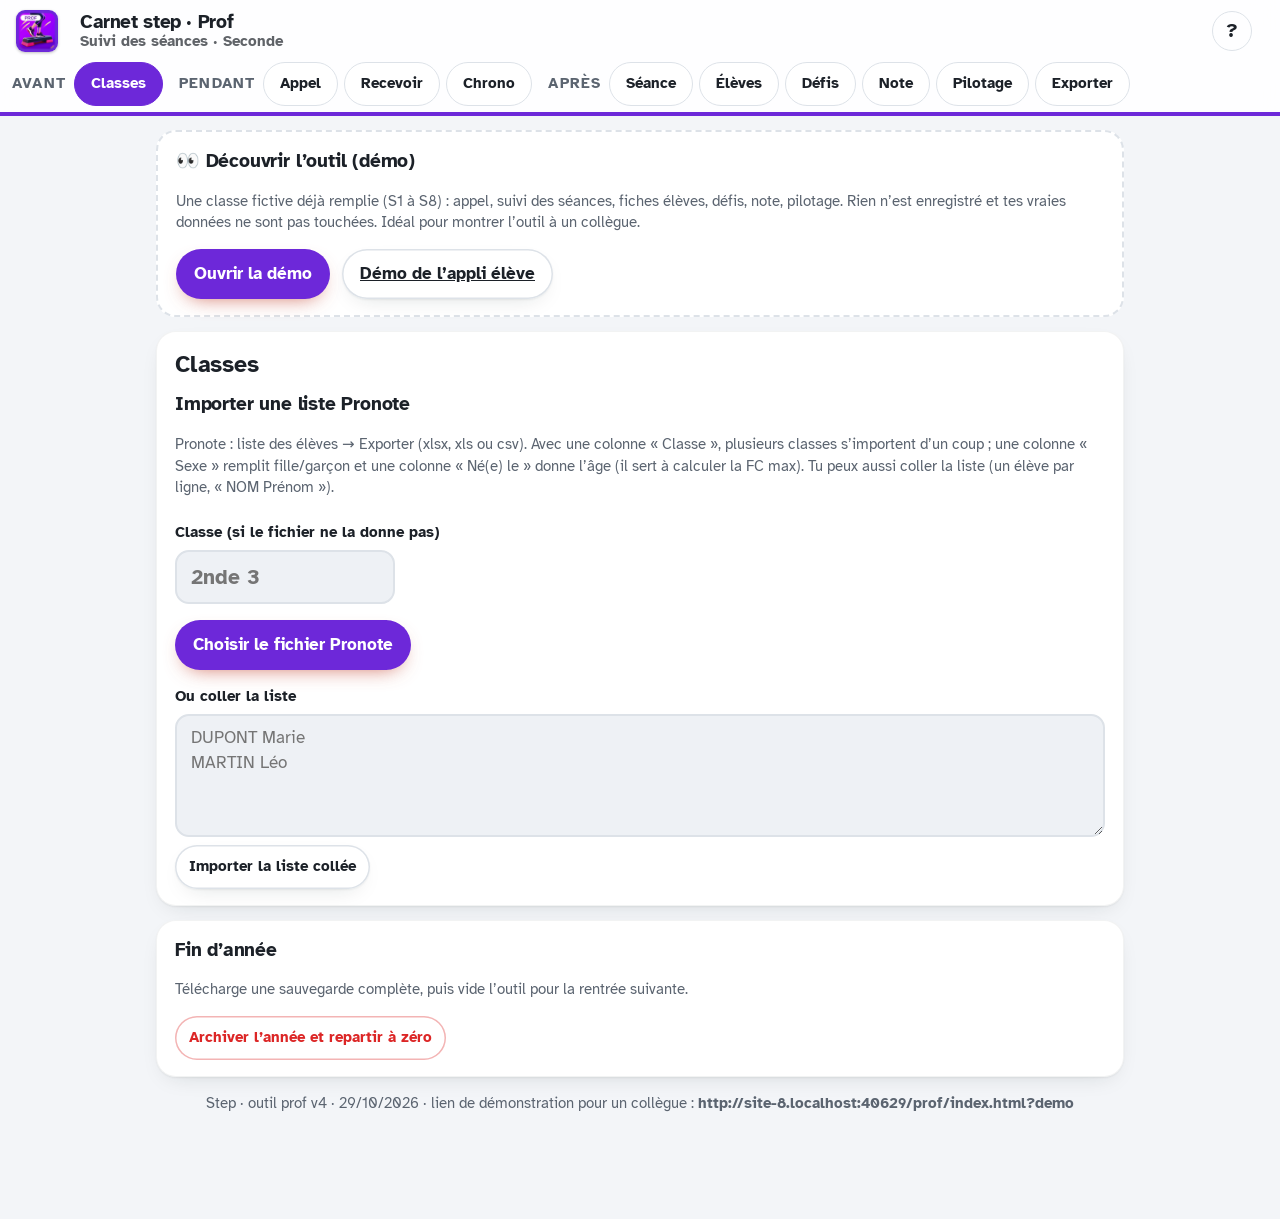
==== prof/index.html @ 3b70679d "Carnet v4 : appli élève + outil prof (modèle demi-fond), carnets chiffrés par binôme, envoi Nuage, i" ====
<!doctype html>
<html lang="fr">
<head>
<meta charset="utf-8">
<meta name="viewport" content="width=device-width, initial-scale=1, viewport-fit=cover">
<meta name="theme-color" content="#6d28d9">
<meta name="apple-mobile-web-app-capable" content="yes">
<meta name="mobile-web-app-capable" content="yes">
<meta name="apple-mobile-web-app-title" content="Step prof">
<link rel="manifest" href="manifest.webmanifest">
<link rel="icon" type="image/png" sizes="32x32" href="icon-32.png">
<link rel="apple-touch-icon" href="icon-180.png">
<title>Carnet step · Prof</title>
<link rel="stylesheet" href="style.css">
<style id="appicon-css">.appicon{width:40px;height:40px;border-radius:9px;vertical-align:middle;margin:0 10px 0 0;box-shadow:0 1px 3px rgba(0,0,0,.25);flex:none;display:inline-block;object-fit:cover}
.appicon.big{width:72px;height:72px;border-radius:16px;margin:0 auto 10px;display:block}
.appicon.fill{width:100%;height:100%;margin:0;border-radius:inherit;box-shadow:none;display:block}
.appicon.logoimg{width:46px;height:46px;margin:0;border-radius:12px}
.test-banner{background:#facc15;color:#111;font:700 15px/1.3 system-ui,sans-serif;text-align:center;padding:8px 12px;position:relative;z-index:99999}
@media print{.appicon,.test-banner{display:none!important}}</style>
<style>/* Lisibilité terrain : textes à 15 px minimum à l'écran ; tailles d'origine à l'impression. */@media print{:root{--fs-min:0px}}</style>
<link rel="stylesheet" href="../eps-charte-v1.css">
<style>/* Charte v1 — Step : base commune et couleur de l'activité */
:root{--act:#6d28d9;--act-fonce:#441987;--act-pale:#ede5fa;--act-sombre:#af89ea;--act-pale-sombre:#291e4a}
:root{--bg:#f3f5f8;--bg2:#eef1f5;--card:#ffffff;--fg:#1c2128;--muted:#5b6470;--line:#dde2e8;--acc:#6d28d9;--acc2:#441987;--acc-fg:#ffffff;--soft:#ede5fa;--sh-hi:0 10px 30px -10px rgba(109,40,217,.4);--font:"Atkinson","Segoe UI",Roboto,system-ui,sans-serif;
  --t:#f59e0b /* ici --t est une couleur (pas la police de la charte) : on la remet */}
:root[data-theme="dark"]{--bg:#0d1117;--bg2:#121820;--card:#161b22;--fg:#e6edf3;--muted:#8b949e;--line:#2a313b;--acc:#af89ea;--acc2:#af89ea;--acc-fg:#0d1117;--soft:#291e4a}
body{background:var(--bg)}
body[data-cy="T"]{--acc:#6d28d9;--acc2:#441987;--soft:#ede5fa}
:root[data-theme="dark"] body[data-cy="T"]{--acc:#af89ea;--acc2:#af89ea;--soft:#291e4a}
:root{--lagoon:#6d28d9;--indigo:#6d28d9;--ink:#1c2128}
/* boutons, bandeaux et frise : couleur du step (pas de rouge : une couleur par activité) */
:root{--tartan:#6d28d9;--track:#6d28d9;--track2:#8348df;--track-soft:#ede5fa}
:root[data-theme="dark"]{--tartan:#af89ea;--track:#af89ea;--track2:#c4a8f0;--track-soft:#291e4a}
.hero{background:url("data:image/svg+xml,%3Csvg xmlns='http://www.w3.org/2000/svg' width='600' height='220' viewBox='0 0 600 220'%3E%3Cg fill='none' stroke='%23ffffff' stroke-opacity='.16' stroke-width='3'%3E%3Cpath d='M-20 200 C 160 200 220 40 420 40 S 640 40 660 40'/%3E%3Cpath d='M-20 218 C 170 218 230 58 420 58 S 640 58 660 58'/%3E%3Cpath d='M-20 236 C 180 236 240 76 420 76 S 640 76 660 76'/%3E%3Cpath d='M-20 182 C 150 182 210 22 420 22 S 640 22 660 22'/%3E%3C/g%3E%3C/svg%3E") right bottom/auto 120% no-repeat,linear-gradient(135deg,#441987,#6d28d9 55%,#8348df)}
.out.hi,.zs .z4{background:linear-gradient(135deg,var(--acc2),var(--acc))}
body[data-cy="T"] .out.hi,body[data-cy="T"] .zs .z4{background:linear-gradient(135deg,#6d28d9,#441987)}
.lvlbtn.s{background:linear-gradient(135deg,#441987,#6d28d9 55%,#8348df)}
.lvlbtn.t{background:linear-gradient(135deg,#2c1057,#441987);box-shadow:0 10px 30px -10px rgba(109,40,217,.5)}
.hero.lvT{background:linear-gradient(135deg,#6d28d9,#441987)}
.bincard.cyT{box-shadow:var(--sh),inset 4px 0 0 #441987}
.in:focus{box-shadow:0 0 0 4px rgba(109,40,217,.15)}
.seg.big .chip.on,body[data-cy="T"] .seg.big .chip.on{box-shadow:0 6px 16px -8px rgba(109,40,217,.6)}
</style>
</head>
<body class="prof">
<header>
 <div class="barre"><img class="appicon logo" src="icon-192.png" alt="" width="40" height="40">
  <div class="brand"><b>Carnet step · Prof</b><small>Suivi des séances · Seconde</small></div>
  <button type="button" class="baide" onclick="EPSAide.ouvrir()" aria-label="Mode d’emploi" title="Mode d’emploi">?</button>
  <div id="classes"></div></div>
 <nav class="otop" id="onglets"></nav>
</header>
<main id="main"></main>
<div id="modal"><div id="modal-body"></div></div>
<div id="toast" role="status"></div>
<div id="upd" role="status"></div>
<script src="../donnees.js"></script>
<script src="../logique.js"></script>
<script src="../qrcode.js"></script>
<script src="../jsqr.js"></script>
<script src="../scan.js"></script>
<script src="jszip.js"></script>
<script src="xlsx.js"></script>
<script src="../vues.js"></script>
<script src="../chrono.js"></script>
<script src="prof.js"></script>
<script src="../demo-commun.js"></script>
<script src="prof-demo.js"></script>
<script src="aide.js"></script>
<script src="../eps-aide.js"></script>
</body>
</html>
---- prof/style.css ----
:root{
 --bg:#eef3f2;--bg2:#e3ecea;--card:#ffffff;--fg:#0f1f24;--muted:#5b6b70;--line:#d8e2e1;
 --acc:#0d9488;--acc2:#0f766e;--acc-fg:#ffffff;--soft:#e6f5f2;--track:#f04e23;--track2:#ff7a3d;--track-soft:#fff1ea;
 --ok:#16a34a;--ko:#dc2626;--warn:#c2410c;--t:#f59e0b;--l:#ef4444;
 --r:20px;--r-sm:14px;--sh:0 1px 2px rgba(15,31,36,.06),0 8px 24px -12px rgba(15,31,36,.18);--sh-hi:0 10px 30px -10px rgba(13,148,136,.45);
 --font:ui-rounded,"SF Pro Rounded","Nunito","Segoe UI Variable Display","Segoe UI",system-ui,-apple-system,Roboto,sans-serif;
}
:root[data-theme="dark"]{--bg:#0b1517;--bg2:#0f1d20;--card:#132327;--fg:#e8f3f1;--muted:#9db3b1;--line:#24393c;--acc:#2dd4bf;--acc2:#14b8a6;--acc-fg:#04201c;--soft:#103632;--track-soft:#3a1d12;--sh:0 1px 2px rgba(0,0,0,.3),0 10px 30px -14px rgba(0,0,0,.6)}
:root[data-theme="dark"]{--bg:#0b1517;--bg2:#0f1d20;--card:#132327;--fg:#e8f3f1;--muted:#9db3b1;--line:#24393c;--acc:#2dd4bf;--acc2:#14b8a6;--acc-fg:#04201c;--soft:#103632;--track-soft:#3a1d12}
*{box-sizing:border-box}html{-webkit-text-size-adjust:100%}
body{margin:0;background:radial-gradient(1200px 500px at 100% -10%,#d5efe9 0,transparent 60%),radial-gradient(900px 400px at -10% 10%,#ffe7dc 0,transparent 55%),var(--bg);background-attachment:fixed;color:var(--fg);font:17px/1.45 var(--font);padding-bottom:env(safe-area-inset-bottom);-webkit-tap-highlight-color:transparent}
:root[data-theme="dark"] body{background:var(--bg)}
/* ---- en-tête ---- */
header{position:sticky;top:0;z-index:5;color:#fff;display:flex;align-items:center;gap:12px;padding:12px 16px;padding-top:calc(12px + env(safe-area-inset-top));
 background:url("data:image/svg+xml,%3Csvg xmlns='http://www.w3.org/2000/svg' width='600' height='220' viewBox='0 0 600 220'%3E%3Cg fill='none' stroke='%23ffffff' stroke-opacity='.16' stroke-width='3'%3E%3Cpath d='M-20 200 C 160 200 220 40 420 40 S 640 40 660 40'/%3E%3Cpath d='M-20 218 C 170 218 230 58 420 58 S 640 58 660 58'/%3E%3Cpath d='M-20 236 C 180 236 240 76 420 76 S 640 76 660 76'/%3E%3Cpath d='M-20 182 C 150 182 210 22 420 22 S 640 22 660 22'/%3E%3C/g%3E%3C/svg%3E") right center/auto 140% no-repeat,linear-gradient(120deg,#0f766e 0%,#0d9488 45%,#14b8a6 75%,#22c3a6 100%);box-shadow:0 6px 24px -10px rgba(13,148,136,.7)}
header .sp{flex:1}
header button{font:inherit;font-size:max(14px,var(--fs-min,15px));font-weight:700;background:rgba(255,255,255,.16);color:#fff;border:1px solid rgba(255,255,255,.35);border-radius:999px;padding:7px 14px;min-height:42px;backdrop-filter:blur(6px);-webkit-backdrop-filter:blur(6px);cursor:pointer}
header button:active{background:rgba(255,255,255,.3)}
header .logo{width:42px;height:42px;flex:none;filter:drop-shadow(0 2px 6px rgba(0,0,0,.18))}
.brand{display:flex;flex-direction:column;line-height:1.1}.brand b{font-size:19px;letter-spacing:-.01em}.brand small{font-size:max(12.5px,var(--fs-min,15px));opacity:.88;font-weight:600}
#crumb{padding:10px 16px;font-size:15px;color:var(--muted);max-width:1000px;margin:0 auto;display:flex;flex-wrap:wrap;align-items:center;gap:6px}
#crumb .back{font:inherit;font-weight:800;color:var(--acc2);background:var(--card);border:0;border-radius:999px;padding:8px 16px;min-height:44px;margin-right:6px;box-shadow:var(--sh);cursor:pointer}
.lnk{font:inherit;background:none;border:0;color:var(--acc2);font-weight:700;padding:6px 2px;cursor:pointer}
main{max-width:1000px;margin:0 auto;padding:0 16px 48px}
/* ---- cartes ---- */
.card{background:var(--card);border:1px solid rgba(15,31,36,.05);border-radius:var(--r);padding:16px 18px;margin:14px 0;box-shadow:var(--sh)}
.card.thin{padding:10px 14px}
h1{margin:0;font-size:30px;letter-spacing:-.02em;line-height:1.1}h2{margin:0 0 10px;font-size:23px;letter-spacing:-.01em}
h3{margin:0 0 10px;font-size:19px;display:flex;flex-wrap:wrap;gap:6px 10px;align-items:center;letter-spacing:-.01em}
.who{font-size:max(12.5px,var(--fs-min,15px));font-weight:700;color:var(--acc2);background:var(--soft);border-radius:999px;padding:3px 10px}
.hero{display:flex;gap:18px;align-items:center;color:#fff;border:0;background:url("data:image/svg+xml,%3Csvg xmlns='http://www.w3.org/2000/svg' width='600' height='220' viewBox='0 0 600 220'%3E%3Cg fill='none' stroke='%23ffffff' stroke-opacity='.16' stroke-width='3'%3E%3Cpath d='M-20 200 C 160 200 220 40 420 40 S 640 40 660 40'/%3E%3Cpath d='M-20 218 C 170 218 230 58 420 58 S 640 58 660 58'/%3E%3Cpath d='M-20 236 C 180 236 240 76 420 76 S 640 76 660 76'/%3E%3Cpath d='M-20 182 C 150 182 210 22 420 22 S 640 22 660 22'/%3E%3C/g%3E%3C/svg%3E") right bottom/auto 120% no-repeat,linear-gradient(135deg,#0f766e,#0d9488 55%,#14b8a6);box-shadow:var(--sh-hi);padding:22px}
.hero{border-bottom:6px solid var(--track)}.hero p{margin:.4rem 0 0;opacity:.92}.hero .logo{width:84px;height:84px;flex:none;border-radius:50%;box-shadow:0 0 0 4px rgba(255,255,255,.35),0 8px 20px rgba(0,0,0,.2)}
.hero .school{font-size:max(12.5px,var(--fs-min,15px));font-weight:800;letter-spacing:.12em;text-transform:uppercase;opacity:.9}
.goal{border:0;background:linear-gradient(135deg,var(--soft),var(--card));position:relative;overflow:hidden}
.goal::before{content:"";position:absolute;left:0;top:0;bottom:0;width:6px;background:linear-gradient(var(--acc),var(--track))}
.goal p{margin:.3rem 0 0;font-size:18px}.kick{font-size:max(12.5px,var(--fs-min,15px));font-weight:800;letter-spacing:.1em;text-transform:uppercase;color:var(--acc2)}
.muted{color:var(--muted)}.small{font-size:max(14px,var(--fs-min,15px))}.center{text-align:center}
.row{display:flex;gap:12px;align-items:flex-end}.row.wrap{flex-wrap:wrap}.f1{flex:1 1 240px}
label{display:flex;flex-direction:column;gap:6px;font-size:15px;font-weight:700;margin:8px 0;color:var(--fg)}
/* ---- saisies ---- */
.in{font:inherit;font-size:21px;font-weight:700;padding:10px 14px;border:2px solid var(--line);border-radius:var(--r-sm);background:var(--bg2);color:var(--fg);min-height:52px;width:100%;max-width:220px;transition:border-color .15s,background .15s}
.in:focus{outline:none;border-color:var(--acc);background:var(--card);box-shadow:0 0 0 4px rgba(13,148,136,.15)}
textarea.in{max-width:none;font-size:17px;font-weight:500;min-height:68px;resize:vertical}.in.w{max-width:120px}.in.modin{border-color:var(--warn);background:#fff4ec}
/* ---- boutons ---- */
.btn{font:inherit;font-weight:800;min-height:50px;padding:10px 18px;border-radius:999px;border:0;background:var(--card);color:var(--fg);cursor:pointer;display:inline-flex;align-items:center;justify-content:center;gap:8px;box-shadow:var(--sh),inset 0 0 0 1.5px var(--line);transition:transform .08s}
.btn:active{transform:scale(.97)}
.btn.pri{background:linear-gradient(135deg,var(--track),var(--track2));color:#fff;box-shadow:0 10px 24px -10px rgba(240,78,35,.7)}
.btn.big{font-size:19px;min-height:60px;padding:12px 24px}.btn.full{width:100%;margin:16px 0}
.btn.ghost{color:var(--ko);box-shadow:inset 0 0 0 1.5px #f3b4b4}
.btn.danger{background:#fff0f0;color:#b91c1c;box-shadow:inset 0 0 0 2px #ef4444}.btn.danger:active{background:#ef4444;color:#fff}
.btn.sm{min-height:44px;padding:6px 14px;font-size:15px}
.seg{display:flex;flex-wrap:wrap;gap:8px;margin:10px 0}
.seg.big{background:var(--card);padding:6px;border-radius:999px;box-shadow:var(--sh);gap:6px}.seg.big .chip{font-size:18px;min-height:54px;flex:1;border:0;background:transparent}
.seg.big .chip.on{background:linear-gradient(135deg,var(--acc2),var(--acc));color:#fff;box-shadow:0 6px 16px -8px rgba(13,148,136,.8)}
.chip{font:inherit;font-weight:700;font-size:16px;min-height:46px;padding:8px 16px;border-radius:999px;border:1.5px solid var(--line);background:var(--card);color:var(--fg);cursor:pointer;transition:transform .08s}
.chip:active{transform:scale(.96)}
.chip.on{background:var(--acc);border-color:var(--acc);color:var(--acc-fg)}
.chip.sm{min-width:54px;min-height:50px;padding:6px 10px}
.chip.on.T{background:var(--t);border-color:var(--t);color:#111}.chip.on.L{background:var(--l);border-color:var(--l);color:#fff}.chip.on.P{background:var(--ok);border-color:var(--ok);color:#fff}
/* ---- répétitions & résultats ---- */
.reps{display:grid;grid-template-columns:repeat(auto-fill,minmax(210px,1fr));gap:10px}
.rep{display:flex;align-items:center;gap:6px;background:var(--bg2);border-radius:var(--r-sm);padding:8px 10px}.rep span{font-weight:900;width:24px;color:var(--acc2)}
.outs{display:grid;grid-template-columns:repeat(auto-fit,minmax(150px,1fr));gap:10px;margin-top:12px}
.out{border-radius:var(--r-sm);padding:8px 12px;display:flex;flex-direction:column;background:var(--bg2)}.out span{font-size:max(12.5px,var(--fs-min,15px));font-weight:700;color:var(--muted);text-transform:uppercase;letter-spacing:.04em}.out b{font-size:21px;letter-spacing:-.01em}
.out.hi{background:linear-gradient(135deg,#0f766e,#14b8a6);color:#fff}.out.hi span{color:rgba(255,255,255,.85)}
.ok{color:var(--ok);font-weight:800}.ko{color:var(--ko);font-weight:800}
table.tt{border-collapse:separate;border-spacing:0;width:100%;font-size:15px;border-radius:var(--r-sm);overflow:hidden;box-shadow:inset 0 0 0 1px var(--line)}
table.tt th,table.tt td{border-bottom:1px solid var(--line);padding:6px 8px;text-align:center}table.tt th{background:var(--soft);font-size:max(13px,var(--fs-min,15px));font-weight:800;color:var(--acc2)}
table.tt td .in{max-width:100px;font-size:19px;min-height:46px;padding:6px 8px}table.tt.l th,table.tt.l td{text-align:left}th.l,td.l{text-align:left}
/* ---- accueil & séances ---- */
.grid{display:grid;grid-template-columns:repeat(auto-fill,minmax(230px,1fr));gap:12px;margin-top:12px}
.bincard{font:inherit;text-align:left;display:flex;flex-direction:column;gap:2px;border:0;background:var(--card);color:var(--fg);border-radius:var(--r);padding:16px;min-height:120px;cursor:pointer;box-shadow:var(--sh);position:relative;overflow:hidden}
.bincard::after{content:"";position:absolute;right:-38px;top:-38px;width:96px;height:96px;border-radius:50%;border:10px solid var(--soft);z-index:0}.bincard>*{position:relative;z-index:1}
.bincard b{font-size:20px}.bincard.add{background:transparent;box-shadow:inset 0 0 0 2px var(--acc);color:var(--acc2);justify-content:center}.bincard.add::after{display:none}
.cls{font-size:max(12px,var(--fs-min,15px));font-weight:800;color:#fff;background:var(--acc);border-radius:999px;padding:2px 10px;align-self:flex-start;letter-spacing:.04em;text-transform:uppercase}
.sgrid{display:grid;grid-template-columns:repeat(auto-fill,minmax(210px,1fr));gap:12px;margin:12px 0}
.sbtn{font:inherit;text-align:left;border:0;background:var(--card);color:var(--fg);border-radius:var(--r);padding:14px;min-height:108px;display:flex;flex-direction:column;gap:4px;cursor:pointer;box-shadow:var(--sh);position:relative}
.sbtn b{font-size:28px;font-weight:900;letter-spacing:-.02em;background:linear-gradient(135deg,var(--acc2),var(--acc));-webkit-background-clip:text;background-clip:text;color:transparent}
.sbtn span{font-size:max(14.5px,var(--fs-min,15px));font-weight:600}.sbtn i{font-size:max(12.5px,var(--fs-min,15px));font-style:normal;font-weight:800;align-self:flex-start;border-radius:999px;padding:2px 10px}
.sbtn.sent{box-shadow:var(--sh),inset 0 0 0 2px var(--ok)}.sbtn.sent i{background:#dcfce7;color:#166534}
.sbtn.wip{box-shadow:var(--sh),inset 0 0 0 2px var(--t)}.sbtn.wip i{background:#fef3c7;color:#92400e}
.grid2{display:grid;grid-template-columns:repeat(auto-fit,minmax(300px,1fr));gap:12px}.sub{background:var(--bg2);border-radius:var(--r-sm);padding:12px}
.zs{display:grid;grid-template-columns:repeat(5,1fr);gap:4px;margin-top:12px;font-size:max(12px,var(--fs-min,15px));text-align:center}.zs div{background:var(--bg2);border-radius:10px;padding:6px 2px;font-weight:600}.zs b{display:block;font-size:16px}.zs .z4{background:linear-gradient(135deg,#0f766e,#14b8a6);color:#fff}
.checks{display:flex;flex-direction:column;gap:8px}.chk{font:inherit;font-weight:600;text-align:left;border:0;background:var(--bg2);color:var(--fg);border-radius:var(--r-sm);padding:12px 14px;min-height:50px;cursor:pointer}.chk.on{background:#dcfce7;color:#14532d;box-shadow:inset 0 0 0 2px var(--ok)}
.sens{display:flex;align-items:center;gap:10px;flex-wrap:wrap}.sens>span{width:80px;font-weight:800}.sens .chip{min-width:52px}
.bilan{position:relative;overflow:hidden}.bilan::before{content:"";position:absolute;left:0;right:0;top:0;height:6px;background:linear-gradient(90deg,var(--acc),var(--track))}
.qr{background:#fff;padding:12px;border-radius:var(--r);max-width:min(560px,92vw);margin:10px auto;box-shadow:var(--sh)}.qr svg{width:100%;height:auto;display:block}
/* ---- fenêtres ---- */
#modal{position:fixed;inset:0;background:rgba(8,20,22,.55);backdrop-filter:blur(4px);-webkit-backdrop-filter:blur(4px);display:none;align-items:flex-start;justify-content:center;z-index:20;overflow:auto;padding:20px 12px}
#modal.on{display:flex}#modal-body{background:var(--card);color:var(--fg);border-radius:24px;padding:20px;width:min(720px,100%);box-shadow:0 30px 60px -20px rgba(0,0,0,.45)}
#toast{position:fixed;left:50%;bottom:calc(20px + env(safe-area-inset-bottom));transform:translateX(-50%) translateY(140px);background:#0f1f24;color:#fff;font-weight:700;padding:12px 18px;border-radius:999px;transition:transform .25s cubic-bezier(.2,.9,.3,1.2);z-index:30;max-width:90vw;box-shadow:0 10px 30px -10px rgba(0,0,0,.5)}
#toast.on{transform:translateX(-50%) translateY(0)}
video#vid{display:none;width:100%;max-width:560px;border-radius:var(--r);margin-top:10px;background:#000}video#vid.on{display:block}
/* ---- prof ---- */
.tw{overflow-x:auto}table.pt{font-size:max(14px,var(--fs-min,15px))}table.pt td.no{color:var(--muted)}table.pt td.yes{background:var(--soft)}tr.no th,tr.no td{color:var(--muted)}td.abs{background:#f1f5f4;color:var(--muted)}
.cell{font:inherit;font-weight:700;font-size:max(14px,var(--fs-min,15px));background:none;border:0;color:var(--fg);cursor:pointer;min-height:42px;min-width:46px}.cell i{display:block;font-style:normal;font-size:max(11px,var(--fs-min,15px));color:var(--warn);font-weight:800}
.star{font-size:24px;background:var(--bg2);border:0;border-radius:12px;min-width:50px;min-height:46px;color:#c9d4d3;cursor:pointer}.star.on{color:#fff;background:linear-gradient(135deg,#f59e0b,#f97316)}
fieldset{border:0;background:var(--bg2);border-radius:var(--r-sm);margin:12px 0;padding:10px 14px}legend{font-weight:800;padding:0 6px;color:var(--acc2)}
/* ---- éléments ajoutés ---- */
.help{margin:0 0 10px}.help summary{display:inline-flex;align-items:center;gap:6px;font-size:max(14px,var(--fs-min,15px));font-weight:800;color:var(--acc2);background:var(--soft);border-radius:999px;padding:6px 14px;min-height:38px;list-style:none;cursor:pointer}
.help summary::-webkit-details-marker{display:none}.help[open] summary{background:var(--acc);color:#fff}
.help>div{margin-top:10px;padding:12px 14px;border-radius:var(--r-sm);background:var(--soft);font-size:15.5px;border-left:4px solid var(--acc)}.help p{margin:.3rem 0}
.coachline{display:flex;flex-wrap:wrap;gap:10px;align-items:center;justify-content:space-between;background:var(--card);border-radius:var(--r);padding:10px 14px;margin:10px 0;box-shadow:var(--sh)}
.coachline.warn{box-shadow:var(--sh),inset 0 0 0 2px var(--warn)}.tag{font-size:max(12.5px,var(--fs-min,15px));font-weight:800;color:#fff;background:var(--warn);border-radius:999px;padding:2px 10px}.warn{color:var(--warn);font-weight:700}
.prow{display:grid;grid-template-columns:1fr 1fr;gap:12px}.pcol .seg{margin:6px 0}.pcol .chip{font-size:max(14px,var(--fs-min,15px))}
.vmaline{display:flex;flex-wrap:wrap;gap:10px;align-items:center;justify-content:center;margin:8px 0;color:var(--muted);font-size:15px}
.calcsteps{margin-top:12px;padding:12px 14px;border-radius:var(--r-sm);background:var(--soft);font-size:15.5px;border-left:4px solid var(--track)}.calcsteps p{margin:.3rem 0}
.obj{border:0;background:linear-gradient(160deg,var(--card) 55%,var(--track-soft));box-shadow:var(--sh),inset 0 0 0 2px rgba(13,148,136,.25)}.obj.mod{box-shadow:var(--sh),inset 0 0 0 2px var(--warn)}
.objl{list-style:none;padding:0;margin:10px 0;display:flex;flex-direction:column;gap:8px}
.objl li{display:flex;flex-wrap:wrap;gap:4px 12px;align-items:baseline;background:var(--card);border-radius:var(--r-sm);padding:8px 12px;box-shadow:inset 0 0 0 1px var(--line)}
.objl li span{min-width:190px;color:var(--muted);font-size:max(14.5px,var(--fs-min,15px));font-weight:700}.objl li b{font-size:18px}
.homebtn{font-weight:800}
details summary{cursor:pointer;min-height:40px;padding-top:8px}
@media (prefers-reduced-motion:no-preference){.card,.sbtn,.bincard{animation:pop .25s ease-out both}@keyframes pop{from{opacity:0;transform:translateY(6px)}to{opacity:1;transform:none}}}
@media (max-width:560px){.brand small{display:none}.brand{min-width:0;flex:1}.brand b{font-size:16px;white-space:nowrap;overflow:hidden;text-overflow:ellipsis}header{gap:8px;padding:8px 10px;padding-top:calc(8px + env(safe-area-inset-top))}header .logo{width:34px;height:34px}.homebtn .t{display:none}header button{padding:6px 12px;min-height:40px}header .sp{display:none}.hero{flex-direction:column;text-align:center;padding:18px}.hero .logo{width:68px;height:68px}h1{font-size:25px}.prow{gap:8px}.pcol .chip{font-size:max(13px,var(--fs-min,15px));min-height:42px;padding:6px 10px}.card{padding:14px}.sgrid,.grid{grid-template-columns:1fr 1fr;gap:10px}.sbtn{min-height:96px;padding:12px}.sbtn b{font-size:24px}.sbtn span{font-size:max(13.5px,var(--fs-min,15px))}.bincard{min-height:110px;padding:14px}.bincard b{font-size:17px}}

/* ---- v10 : pas à pas, direct, graphiques, alertes, Terminale ---- */
body[data-cy="T"]{--acc:#4f46e5;--acc2:#4338ca;--soft:#eef2ff;--sh-hi:0 10px 30px -10px rgba(79,70,229,.45)}
:root[data-theme="dark"] body[data-cy="T"]{--acc:#818cf8;--acc2:#6366f1;--soft:#1e1b4b}
body[data-cy="T"] .out.hi,body[data-cy="T"] .zs .z4{background:linear-gradient(135deg,#4338ca,#6366f1)}
body[data-cy="T"] .seg.big .chip.on{box-shadow:0 6px 16px -8px rgba(79,70,229,.8)}
.bincard.cyT{box-shadow:var(--sh),inset 4px 0 0 #6366f1}
.stp{display:inline-flex;align-items:stretch;gap:6px;margin-top:4px;max-width:100%}
.stp .in{width:96px;max-width:96px;text-align:center;padding:8px 4px}.stp.tm .in{width:92px;max-width:92px}
.sb{font:inherit;font-size:24px;font-weight:900;min-width:48px;min-height:52px;border-radius:14px;border:0;background:var(--soft);color:var(--acc2);cursor:pointer;touch-action:manipulation}
.sb:active{background:var(--acc);color:#fff;transform:scale(.95)}.sb.s5{font-size:15px;min-width:44px;opacity:.85}
.vw{display:block;font-size:max(13.5px,var(--fs-min,15px));font-weight:700;color:var(--warn);margin-top:4px}
.srow{display:flex;flex-wrap:wrap;gap:8px 16px;align-items:flex-end;padding:10px 0;border-top:1px solid var(--line)}.srow:first-of-type{border-top:0}
.srow label{font-size:max(14px,var(--fs-min,15px));font-weight:700;color:var(--muted)}.sl{flex:1 1 100%;font-size:16px}
.pill{display:inline-block;background:var(--bg2);border-radius:999px;padding:6px 12px;font-size:max(14.5px,var(--fs-min,15px));align-self:center}
.btn.live{margin:8px 0 4px;background:var(--soft);color:var(--acc2);box-shadow:inset 0 0 0 2px var(--acc)}
.btn.huge{width:100%;min-height:110px;font-size:30px;border-radius:28px;margin:10px 0}
.lvt{font-size:64px;font-weight:900;text-align:center;font-variant-numeric:tabular-nums;letter-spacing:-.02em;line-height:1.1}
.lvn{text-align:center;font-size:22px;font-weight:800;color:var(--acc2)}
.pgrid{display:grid;grid-template-columns:repeat(5,1fr);gap:6px;margin:8px 0}.pgrid .chip{min-height:52px;font-size:18px;padding:4px}
.chart{margin:12px 0;color:var(--fg)}.chart svg{width:100%;height:auto;display:block;background:var(--bg2);border-radius:var(--r-sm)}
.leg{display:flex;gap:14px;font-size:max(13px,var(--fs-min,15px));font-weight:700;margin-top:6px}.leg i{display:inline-block;width:14px;height:4px;border-radius:2px;margin-right:6px;vertical-align:middle}
.sugg{display:flex;flex-direction:column;gap:6px;margin:6px 0 10px}.chip.sg{text-align:left;font-size:max(14.5px,var(--fs-min,15px));border-radius:14px;border-style:dashed;min-height:44px}.chip.sg.on{border-style:solid}
.alerts{background:var(--track-soft);border-radius:var(--r-sm);padding:10px 14px;margin:10px 0}.alerts summary{font-weight:800;cursor:pointer;color:var(--warn)}
.alerts ul{margin:8px 0 0;padding:0;list-style:none}.alerts li{padding:4px 0;font-size:max(14.5px,var(--fs-min,15px));display:flex;gap:8px}
.tog{display:flex;gap:10px;align-items:center;font-size:15.5px;margin:8px 0}.tog input{width:24px;height:24px;accent-color:var(--acc)}
.wl{list-style:none;padding:0;margin:8px 0}.wl li{display:flex;justify-content:space-between;align-items:center;gap:10px;flex-wrap:wrap;padding:8px 0;border-top:1px solid var(--line)}
.ver{text-align:center;font-size:max(12.5px,var(--fs-min,15px));color:var(--muted);margin:16px 0}
.prog{height:12px;background:var(--bg2);border-radius:999px;overflow:hidden;margin:8px 0}.prog i{display:block;height:100%;background:linear-gradient(90deg,var(--acc2),var(--acc));transition:width .3s}
.rep.col{flex-direction:column;align-items:flex-start}.rep.col label{font-size:max(13px,var(--fs-min,15px));font-weight:700;color:var(--muted)}.reps.r8{grid-template-columns:repeat(auto-fill,minmax(290px,1fr))}
.rep small{font-weight:800;color:var(--muted);font-size:max(12px,var(--fs-min,15px))}
.sbtn.resend{box-shadow:var(--sh),inset 0 0 0 2px var(--warn)}.sbtn.resend i{background:#ffedd5;color:#9a3412}
#upd{position:fixed;left:50%;bottom:16px;transform:translateX(-50%);z-index:60;background:var(--fg);color:var(--bg);padding:10px 12px 10px 18px;border-radius:999px;font-weight:700;display:none;align-items:center;gap:10px;box-shadow:var(--sh);max-width:calc(100vw - 32px)}#upd.on{display:flex}
@media (max-width:560px){.stp .in{width:78px;max-width:78px;font-size:19px}.stp.tm .in{width:80px;max-width:80px}.sb{min-width:44px}.sb.s5{min-width:40px}.lvt{font-size:52px}.btn.huge{min-height:96px;font-size:26px}.pgrid{grid-template-columns:repeat(4,1fr)}.reps.r8{grid-template-columns:1fr}}
.lvl{display:grid;grid-template-columns:1fr 1fr;gap:16px;margin:16px 0}
.lvlbtn{font:inherit;text-align:left;border:0;border-radius:var(--r);padding:22px 20px;min-height:200px;color:#fff;cursor:pointer;display:flex;flex-direction:column;gap:6px;box-shadow:var(--sh-hi);transition:transform .1s}
.lvlbtn:active{transform:scale(.98)}.lvlbtn b{font-size:30px;letter-spacing:-.02em;line-height:1.05;margin-bottom:6px}.lvlbtn span{font-size:15px;opacity:.95}
.lvlbtn .lk{font-size:max(12.5px,var(--fs-min,15px));font-weight:800;letter-spacing:.14em;text-transform:uppercase;opacity:.85}.lvlbtn i{margin-top:auto;font-style:normal;font-weight:700;font-size:max(13.5px,var(--fs-min,15px));background:rgba(255,255,255,.2);border-radius:999px;padding:4px 12px;align-self:flex-start}
.lvlbtn.s{background:linear-gradient(135deg,#0f766e,#0d9488 55%,#14b8a6);border-bottom:6px solid var(--track)}
.lvlbtn.t{background:linear-gradient(135deg,#3730a3,#4f46e5 55%,#6366f1);border-bottom:6px solid var(--track);box-shadow:0 10px 30px -10px rgba(79,70,229,.5)}
body[data-cy="T"] header{background:linear-gradient(135deg,#3730a3,#4f46e5 60%,#6366f1)}
.hero.lvT{background:linear-gradient(135deg,#3730a3,#4f46e5 55%,#6366f1)}
@media (max-width:560px){.lvl{grid-template-columns:1fr}.lvlbtn{min-height:150px}.lvlbtn b{font-size:26px}}

/* ===== v10.1 : identité « piste » ===== */
:root{--tartan:#c2412d;--tartan2:#a8361f;--ink:#12222b;--lagoon:#0e8c80;--indigo:#4b44d8}
body{background:var(--bg)}
header{background:color-mix(in srgb,var(--card) 88%,transparent);color:var(--ink);backdrop-filter:blur(14px);-webkit-backdrop-filter:blur(14px);box-shadow:inset 0 -4px 0 var(--tartan);border:0}
:root[data-theme="dark"] header{color:var(--fg)}
body[data-cy="S"] header{box-shadow:inset 0 -4px 0 var(--lagoon)}body[data-cy="T"] header{background:color-mix(in srgb,var(--card) 88%,transparent);box-shadow:inset 0 -4px 0 var(--indigo)}
header button{background:transparent;color:inherit;border:1.5px solid var(--line);backdrop-filter:none;-webkit-backdrop-filter:none}
header button:active{background:var(--bg2)}
header .logo{filter:none}header .logo>circle{fill:var(--tartan)}header .logo g{stroke:#fff}header .logo g circle{fill:#fff}
.brand b{letter-spacing:-.02em}.brand small{opacity:.7}
.btn.pri{background:var(--tartan);box-shadow:0 8px 20px -10px rgba(194,65,45,.8)}.btn.pri:active{background:var(--tartan2)}
.out.hi,body[data-cy="T"] .out.hi,.zs .z4,body[data-cy="T"] .zs .z4{background:var(--acc2)}
.seg.big .chip.on{background:var(--acc2);box-shadow:none}
.goal{background:var(--card)}.goal::before{background:var(--acc)}
.bincard::after{display:none}.bincard{box-shadow:var(--sh),inset 5px 0 0 var(--lagoon);padding-left:20px}.bincard.cyT{box-shadow:var(--sh),inset 5px 0 0 var(--indigo)}
.bincard.add{box-shadow:none;border:2px dashed var(--line);color:var(--acc2)}
/* accueil : la piste */
.intro{padding:22px 4px 8px}.intro h1{font-size:44px;font-weight:900;letter-spacing:-.04em;line-height:1}
.intro p{margin:.5rem 0 0;color:var(--muted);font-size:16px}
.track{margin:18px 0;border-radius:22px;overflow:hidden;background:var(--tartan);box-shadow:0 18px 40px -22px rgba(120,30,15,.7);border-top:4px solid #fff;border-bottom:4px solid #fff;outline:1px solid rgba(0,0,0,.06)}
.lane{font:inherit;width:100%;border:0;background:transparent;color:#fff;display:grid;grid-template-columns:96px 1fr auto;align-items:center;gap:18px;text-align:left;padding:22px 22px 22px 0;cursor:pointer;position:relative;min-height:132px}
.lane+.lane{border-top:4px solid #fff}
.lane:active{background:rgba(0,0,0,.12)}.lane:focus-visible{outline:4px solid #fff;outline-offset:-8px}
.lane .ln{align-self:stretch;margin:-22px 0;display:flex;align-items:center;justify-content:center;font-size:40px;font-weight:900;font-style:italic;letter-spacing:-.04em}
.lane.s .ln{background:var(--lagoon)}.lane.t .ln{background:var(--indigo)}
.lane .ln sup{font-size:.45em;margin-left:1px}
.lane b{display:block;font-size:46px;font-weight:900;font-style:italic;letter-spacing:-.035em;line-height:.95;text-shadow:0 2px 0 rgba(0,0,0,.12)}
.lane .lt span{display:block;margin-top:8px;font-size:15.5px;opacity:.92}
.lane .lc{font-size:max(14px,var(--fs-min,15px));font-weight:800;background:rgba(255,255,255,.18);border-radius:999px;padding:6px 12px;white-space:nowrap}
.lanehead{margin:16px 0 12px;border-radius:20px;overflow:hidden;display:grid;grid-template-columns:84px 1fr;background:var(--tartan);color:#fff;border-top:4px solid #fff;border-bottom:4px solid #fff;outline:1px solid rgba(0,0,0,.06)}
.lanehead .ln{display:flex;align-items:center;justify-content:center;font-size:32px;font-weight:900;font-style:italic;letter-spacing:-.04em}.lanehead.s .ln{background:var(--lagoon)}.lanehead.t .ln{background:var(--indigo)}
.lanehead div{padding:16px 18px}.lanehead b{display:block;font-size:34px;font-weight:900;font-style:italic;letter-spacing:-.035em;line-height:1}.lanehead span{display:block;margin-top:6px;font-size:15px;opacity:.92}
.lanehead button{margin-top:10px;font:inherit;font-size:max(14px,var(--fs-min,15px));font-weight:800;color:#fff;background:rgba(0,0,0,.18);border:0;border-radius:999px;padding:8px 14px;min-height:40px;cursor:pointer}
.home-new{width:100%;margin-top:12px}
body.home #crumb{display:none}
@media (max-width:560px){.intro h1{font-size:38px}.lane{grid-template-columns:64px 1fr;gap:14px;padding:18px 16px 18px 0;min-height:118px}.lane .ln{margin:-18px 0;font-size:28px}.lane b{font-size:36px}.lane .lc{grid-column:2;justify-self:start;margin-top:-6px}.lanehead{grid-template-columns:62px 1fr}.lanehead .ln{font-size:24px}.lanehead b{font-size:28px}
 header{box-shadow:inset 0 -3px 0 var(--tartan)}body[data-cy="S"] header{box-shadow:inset 0 -3px 0 var(--lagoon)}body[data-cy="T"] header{box-shadow:inset 0 -3px 0 var(--indigo)}}
.lanehead .ln sup{font-size:.45em;margin-left:1px}
.lanehead.sess b{font-size:26px;line-height:1.05}.lanehead.sess span{font-size:16.5px}.lanehead.sess strong{font-weight:900}
.obj{background:var(--card);box-shadow:var(--sh),inset 0 0 0 2px color-mix(in srgb,var(--acc) 30%,transparent)}
@media (max-width:560px){.lane .ln{grid-row:1 / span 2}#crumb>span{display:none}.lanehead.sess b{font-size:22px}}
/* v10.2 : corrections après essai sur iPhone */
.track,.lanehead{border-top:0;border-bottom:0;outline:0}
.lanehead.sess{background:var(--card);color:var(--fg);box-shadow:var(--sh);grid-template-columns:104px 1fr}
.lanehead.sess .ln{background:var(--tartan);font-size:44px;color:#fff;box-shadow:inset -6px 0 0 var(--acc)}
.lanehead.sess b{font-style:normal;font-size:22px;letter-spacing:-.02em;color:var(--fg)}
.lanehead.sess span{opacity:1;color:var(--muted)}.lanehead.sess strong{color:var(--fg)}
.intro h1{font-size:34px}
@media (max-width:560px){.lanehead.sess{grid-template-columns:78px 1fr}.lanehead.sess .ln{font-size:32px}.lanehead.sess b{font-size:19px}.intro h1{font-size:30px}.intro{padding-top:14px}}
/* la marge de la barre d'état iPhone ne s'applique qu'à l'application installée (pas dans un aperçu ou un onglet) */
header{padding-top:12px}
@media (max-width:560px){header{padding-top:8px}}
@media (display-mode:standalone){header{padding-top:calc(12px + env(safe-area-inset-top))}}
@media (display-mode:standalone) and (max-width:560px){header{padding-top:calc(8px + env(safe-area-inset-top))}}
/* présence repliée et étapes */
.presline{display:flex;flex-wrap:wrap;align-items:center;justify-content:space-between;gap:6px 12px;background:var(--card);border-radius:var(--r);padding:10px 16px;margin:14px 0;box-shadow:var(--sh);font-size:16px}
.presline .lnk{color:var(--warn)}
.steps{position:sticky;top:70px;z-index:4;background:color-mix(in srgb,var(--bg) 90%,transparent);backdrop-filter:blur(10px);-webkit-backdrop-filter:blur(10px);padding:10px 0 6px;margin:6px 0}
.sbar{display:flex;gap:4px;background:var(--tartan);border-radius:12px;padding:4px}
.sbar a{flex:1;height:30px;border-radius:8px;display:flex;align-items:center;justify-content:center;color:#fff;text-decoration:none;font-weight:900;font-style:italic;font-size:max(14px,var(--fs-min,15px));background:rgba(255,255,255,.12)}
.sbar a.ok{background:#fff;color:var(--acc2)}
.steps p{margin:6px 2px 0;font-size:max(14px,var(--fs-min,15px));color:var(--muted)}.steps p b{color:var(--fg)}
.step{scroll-margin-top:150px}
.stepn{display:inline-flex;align-items:center;justify-content:center;min-width:34px;height:34px;border-radius:10px;background:var(--tartan);color:#fff;font-weight:900;font-style:italic;font-size:17px;margin-right:10px;vertical-align:middle;padding:0 6px}
.step.done .stepn{background:var(--acc2)}
.step.done{box-shadow:var(--sh),inset 4px 0 0 var(--acc)}
@media (max-width:560px){.steps{top:58px}.sbar a{height:26px;font-size:max(13px,var(--fs-min,15px))}.stepn{min-width:30px;height:30px;font-size:15px}}
/* v11 : pictos, RPE, échauffement, pronostic, adapté, lisibilité extérieure */
.ico{width:1.15em;height:1.15em;vertical-align:-.2em;display:inline-block;flex:none}
.out.hi b{font-size:26px}.out b{font-variant-numeric:tabular-nums}
.rpe{display:grid;grid-template-columns:repeat(11,1fr);gap:4px}.rpe .chip{min-width:0;padding:4px 0;font-size:16px}
.rpe .chip.on.r0,.rpe .chip.on.r1,.rpe .chip.on.r2{background:#16a34a;border-color:#16a34a;color:#fff}.rpe .chip.on.r3,.rpe .chip.on.r4{background:#65a30d;border-color:#65a30d;color:#fff}
.rpe .chip.on.r5,.rpe .chip.on.r6{background:#d97706;border-color:#d97706;color:#fff}.rpe .chip.on.r7,.rpe .chip.on.r8{background:#ea580c;border-color:#ea580c;color:#fff}.rpe .chip.on.r9,.rpe .chip.on.r10{background:#b91c1c;border-color:#b91c1c;color:#fff}
.rpel{font-weight:700;margin:6px 0 10px}
.seg.wc .chip{font-size:15px}
.prono{background:var(--soft);border-radius:var(--r-sm);padding:8px 12px;margin:10px 0}.prono .stp{margin-bottom:4px}
.adapt{box-shadow:var(--sh),inset 5px 0 0 #d97706}.adapt p{margin:0}
@media (max-width:560px){.rpe{grid-template-columns:repeat(6,1fr)}}
.sbar button{flex:1;height:30px;border:0;border-radius:8px;color:#fff;font:inherit;font-weight:900;font-style:italic;font-size:max(14px,var(--fs-min,15px));background:rgba(255,255,255,.12);cursor:pointer}
.sbar button.ok{background:#fff;color:var(--acc2)}.sbar button.cur{outline:3px solid #fff;outline-offset:-3px;background:rgba(0,0,0,.25);color:#fff}.sbar button.ok.cur{background:#fff;color:var(--acc2);outline-color:var(--ink)}
.stepnav{display:flex;justify-content:space-between;gap:10px;margin-top:16px;padding-top:12px;border-top:1px solid var(--line)}
@media (max-width:560px){.sbar button{height:28px;font-size:max(13px,var(--fs-min,15px))}}
.todo{background:var(--track-soft);border-radius:var(--r-sm);padding:10px 12px;margin:8px 0}.todo p{margin:0 0 6px}
.chbig{display:flex;flex-direction:column;align-items:center;border-radius:24px;padding:24px 12px;margin:12px 0;color:#fff;background:var(--tartan)}
.chbig.rest{background:var(--lagoon)}.chbig.done,.chbig.pre{background:var(--ink)}
.chbig span{font-size:22px;font-weight:800}.chbig b{font-size:min(28vw,150px);line-height:1;font-weight:900;font-variant-numeric:tabular-nums;letter-spacing:-.04em}
.il{display:inline}
#demobar{position:sticky;top:0;z-index:70;display:flex;flex-wrap:wrap;align-items:center;gap:6px 10px;padding:8px 12px;background:repeating-linear-gradient(135deg,#f97316 0 14px,#ea580c 14px 28px);color:#fff;font-size:max(14px,var(--fs-min,15px))}
#demobar b{background:#1c2128;padding:3px 10px;border-radius:999px;letter-spacing:.06em}#demobar i{font-style:normal}#demobar span{flex:1 1 180px;font-weight:700}
#demobar button,#demobar a{font:inherit;font-weight:800;color:#1c2128;background:#fff;border:0;border-radius:999px;padding:6px 12px;min-height:36px;text-decoration:none;cursor:pointer;display:inline-flex;align-items:center}
body:has(#demobar) header{top:52px}body:has(#demobar) .steps{top:122px}
@media (max-width:560px){#demobar span,#demobar i{display:none}#demobar{font-size:max(14px,var(--fs-min,15px));flex-wrap:nowrap;gap:6px}#demobar b{margin-right:auto}#demobar button,#demobar a{min-height:34px;padding:4px 12px}body:has(#demobar) header{top:50px}}
/* ===== coquille commune des applis EPS : barre, bande des séances, onglets du bas ===== */
body{padding-bottom:calc(86px + env(safe-area-inset-bottom))}
header{display:block;padding:0!important}
header .barre{display:flex;align-items:center;gap:12px;padding:10px 16px}
@media (display-mode:standalone){header .barre{padding-top:calc(10px + env(safe-area-inset-top))}}
.brand{flex:1;min-width:0}.brand small{display:block;white-space:nowrap;overflow:hidden;text-overflow:ellipsis}
@media (max-width:560px){.brand small{display:block!important;font-size:max(12.5px,var(--fs-min,15px))}}
.seances{display:flex;align-items:center;gap:8px;padding:0 12px 10px}
.seances .lab{flex:none;font-weight:900;font-style:italic;font-size:15px;color:var(--muted);min-width:34px}
.strip{display:flex;gap:6px;overflow-x:auto;flex:1;min-width:0;scrollbar-width:none;padding:2px}
.strip::-webkit-scrollbar{display:none}
.strip button{flex:none;min-width:48px;height:42px;border-radius:12px;border:1.5px solid var(--line);background:var(--card);font:inherit;font-weight:900;font-style:italic;font-size:16px;color:var(--fg);cursor:pointer;position:relative}
.strip button.sent{border-color:var(--acc);color:var(--acc2)}
.strip button.sent::after{content:"";position:absolute;right:4px;top:4px;width:7px;height:7px;border-radius:50%;background:var(--acc)}
.strip button.wip,.strip button.resend{border-color:var(--warn);color:var(--warn);border-style:dashed}
.strip button.ici{background:var(--tartan);border:1.5px solid var(--tartan);color:#fff}
.strip button.ici::after{background:#fff}
.strip button.sel{box-shadow:0 0 0 2px var(--tartan)}
.steps{top:var(--hh,112px)!important}.step{scroll-margin-top:calc(var(--hh,112px) + 80px)}
nav.onglets{position:fixed;left:0;right:0;bottom:0;z-index:8;display:grid;grid-template-columns:repeat(5,1fr);background:color-mix(in srgb,var(--card) 94%,transparent);backdrop-filter:blur(12px);-webkit-backdrop-filter:blur(12px);border-top:1px solid var(--line);padding-bottom:env(safe-area-inset-bottom)}
nav.onglets button{min-height:64px;border:0;background:none;display:flex;flex-direction:column;align-items:center;justify-content:center;gap:3px;font:inherit;font-size:max(13px,var(--fs-min,15px));font-weight:700;color:var(--muted);cursor:pointer;padding:0 2px}
nav.onglets button .ico{width:26px;height:26px}
nav.onglets button b{font-weight:800}
nav.onglets button.ici{color:var(--acc2);box-shadow:inset 0 4px 0 var(--tartan)}
nav.onglets button.alerte{color:var(--warn)}nav.onglets button.alerte .ico{animation:clign 1.6s infinite}
@keyframes clign{50%{opacity:.35}}
#toast{bottom:calc(92px + env(safe-area-inset-bottom))}#upd{bottom:calc(92px + env(safe-area-inset-bottom))}
.nonenvoye{display:block;width:100%;margin:14px 0 0;padding:12px 16px;border-radius:var(--r-sm);border:2px solid var(--warn);background:var(--track-soft);color:var(--warn);font:inherit;font-weight:800;text-align:left;cursor:pointer}
.bincard.nonenv{box-shadow:var(--sh),inset 5px 0 0 var(--warn)}
.cls.s{background:var(--lagoon)}.cls.t{background:var(--indigo)}
.in.code{font-size:40px;letter-spacing:.5em;text-align:center;max-width:240px;margin:8px auto;display:block;padding-left:.5em}
select.in.sel{max-width:none;font-size:18px}
fieldset .row label{flex:1 1 180px}fieldset .row .in{max-width:none}
.envoi{list-style:none;padding:0;margin:10px 0;display:grid;gap:8px}
.envoi li{display:flex;align-items:center;gap:12px;padding:10px 12px;border-radius:var(--r-sm);background:var(--bg2)}
.envoi li small{display:block;color:var(--muted);font-size:max(14px,var(--fs-min,15px))}.envoi li span:nth-child(2){flex:1}
.envoi .lettre{flex:none;width:38px;height:38px;border-radius:50%;background:var(--acc2);color:#fff;display:grid;place-items:center;font-weight:900;font-style:italic;font-size:19px}
.envoi em{font-style:normal;font-weight:900;color:var(--ok);font-size:22px}
.envoi li.manque{background:var(--track-soft)}.envoi li.manque .lettre{background:var(--warn)}
.gros{display:grid;gap:10px;margin:16px 0 4px}.gros .btn{width:100%}.gros p{margin:-4px 0 0;text-align:center}
.demo-carte{border:2px dashed var(--line);box-shadow:none}
.demo-bandeau{display:flex;align-items:center;gap:8px;flex-wrap:wrap;margin:14px 0 0;padding:10px 14px;border-radius:var(--r-sm);background:#fff3c4;color:#5c4300;border:2px dashed #c99a00;font-size:15px}
.demo-bandeau span{flex:1}
:root[data-theme="dark"] .demo-bandeau{background:#3a3010;color:#ffe08a;border-color:#8a6d00}
.btn[disabled]{opacity:.45;cursor:not-allowed}
/* lecteur de QR (scan.js, commun aux applis) */
.scan-voile{position:fixed;inset:0;background:rgba(8,20,22,.7);display:flex;align-items:center;justify-content:center;z-index:40;padding:12px}
.scan-fen{background:var(--card);color:var(--fg);border-radius:24px;padding:18px;width:100%;max-width:520px}
.scan-fen h3{margin:0 0 10px}
.scan-cadre{position:relative;background:#000;border-radius:16px;overflow:hidden;aspect-ratio:1}
.scan-cadre video{width:100%;height:100%;object-fit:cover;display:block}
.scan-viseur{position:absolute;inset:12%;border:4px solid #fff;border-radius:18px;box-shadow:0 0 0 999px rgba(0,0,0,.25)}
.scan-msg{min-height:2.6em;font-weight:700;margin:10px 0}.scan-msg.ok{color:var(--ok)}.scan-msg.err{color:var(--ko)}
.scan-bas{display:flex;justify-content:space-between;align-items:center;gap:10px}
.bt{font:inherit;font-weight:800;min-height:50px;padding:10px 18px;border-radius:999px;border:0;background:var(--fg);color:var(--bg);cursor:pointer}
/* ===== outil prof ===== */
body.prof{padding-bottom:40px}
nav.otop{display:flex;gap:6px;overflow-x:auto;padding:0 12px 10px;scrollbar-width:none}
nav.otop::-webkit-scrollbar{display:none}
nav.otop button{flex:none;min-height:44px;padding:0 16px;border-radius:999px;border:1.5px solid var(--line);background:var(--card);font:inherit;font-weight:800;font-size:15px;color:var(--fg);cursor:pointer}
nav.otop button.ici{background:var(--tartan);border-color:var(--tartan);color:#fff}
#classes .in.sel{min-height:44px;font-size:16px;max-width:210px;padding:6px 10px}
.bandeau{display:flex;flex-wrap:wrap;align-items:center;gap:8px 12px;margin:14px 0 0;padding:10px 14px;border-radius:var(--r-sm);background:var(--track-soft);color:var(--warn);font-weight:700}
.bandeau.rouge{background:#fde8e6;color:#b42318;border:2px solid #b42318}.bandeau span{flex:1 1 260px}
.qr-plein{position:fixed;inset:0;z-index:50;background:rgba(8,20,22,.85);display:flex;align-items:center;justify-content:center;padding:16px}
.qr-plein>div{background:#fff;color:#111;border-radius:24px;padding:20px;max-width:680px;width:100%;text-align:center;max-height:100%;overflow:auto}
.qr-plein .qr{box-shadow:none;max-width:min(600px,72vh)}.qr-plein h2{color:#111}
.badge{display:inline-block;padding:3px 10px;border-radius:999px;font-size:max(13px,var(--fs-min,15px));font-weight:800;background:var(--bg2)}
.badge.st-present{background:#dcfce7;color:#166534}.badge.st-disp{background:#fef3c7;color:#92400e}.badge.st-absent,.badge.st-abj{background:#f1f5f4;color:var(--muted)}.badge.st-rien,.badge.st-oubli{background:#fde8e6;color:#b42318}
tr.st-rien td:nth-child(2),tr.st-oubli td:nth-child(2){color:#b42318;font-weight:800}
.alist{list-style:none;padding:0;margin:0}.alist li{display:flex;gap:8px;padding:6px 0;border-top:1px solid var(--line);font-size:15px}
table.pt .in.w{max-width:80px;font-size:18px;min-height:44px}
@media print{header,nav,.btn,.bandeau,.demo-bandeau,.lnk{display:none!important}body{background:#fff}.card{box-shadow:none;border:1px solid #ccc}}
#toast{opacity:0;visibility:hidden;transition:transform .25s,opacity .25s,visibility .25s}#toast.on{opacity:1;visibility:visible}
#toast{width:max-content;max-width:calc(100vw - 32px);border-radius:18px;text-align:center}
.demo-bandeau i{font-style:normal}
@media (max-width:560px){.hide-s{display:none}.demo-bandeau i{display:none}.demo-bandeau{padding:8px 10px}.strip button{min-width:44px;height:40px;font-size:15px}header .barre{gap:8px;padding:8px 10px}}
@media (max-width:560px){.demo-bandeau .btn.sm{min-height:38px;padding:4px 12px;font-size:max(14px,var(--fs-min,15px))}}
/* ===== v2 : lisibilité au soleil — rouge piste = agir, ambre = attention, vert = fait ===== */
:root{--warn:#92400e;--attn:#fef3c7;--attn-bd:#d97706;--muted:#44545a}
:root[data-theme="dark"]{--warn:#fbbf24;--attn:#3a2a06;--attn-bd:#d97706;--muted:#a9bcba}
.nonenvoye{background:var(--attn);border-color:var(--attn-bd);color:var(--warn)}
.bincard.nonenv{box-shadow:var(--sh),inset 6px 0 0 var(--attn-bd)}
.todo{background:var(--attn)}.coachline.warn{box-shadow:var(--sh),inset 0 0 0 2px var(--attn-bd)}
.envoi li.manque{background:var(--attn)}.envoi li.manque .lettre{background:var(--attn-bd)}
nav.onglets button.alerte{color:var(--warn)}
.strip button::after{content:none}
.strip button.sent{background:var(--soft);border:2px solid var(--acc);color:var(--acc2)}
.strip button.wip,.strip button.resend{background:var(--attn);border:2px solid var(--attn-bd);color:var(--warn)}
.strip button.sent::after,.strip button.wip::after,.strip button.resend::after{content:"✓";position:absolute;right:-5px;top:-6px;width:18px;height:18px;border-radius:50%;display:grid;place-items:center;font:900 max(11px,var(--fs-min,15px))/1 system-ui;font-style:normal;color:#fff;background:var(--acc2)}
.strip button.wip::after,.strip button.resend::after{content:"!";background:var(--attn-bd)}
.strip{padding:6px 4px 2px}
.strip button.ici{background:var(--tartan);border:2px solid var(--tartan);color:#fff}
.alerts{background:var(--attn)}.alerts summary{color:var(--warn)}
.bandeau{background:var(--attn);color:var(--warn)}
/* carte de chaleur (outil prof) */
table.pt td.h3{background:#bbf7d0}table.pt td.h2{background:#e2f5d3}table.pt td.h1{background:#fde7b0}table.pt td.h0{background:#fecaca}
:root[data-theme="dark"] table.pt td.h3{background:#14532d}:root[data-theme="dark"] table.pt td.h2{background:#1f3d22}:root[data-theme="dark"] table.pt td.h1{background:#4a3708}:root[data-theme="dark"] table.pt td.h0{background:#4c1616}
nav.otop .og{flex:none;align-self:center;font-size:max(12px,var(--fs-min,15px));font-weight:900;letter-spacing:.08em;text-transform:uppercase;color:var(--muted);padding:0 2px 0 10px}
nav.otop .og:first-child{padding-left:0}
.tag.neuf{background:var(--acc2);margin-left:6px;vertical-align:1px}
.sig{display:block;font-style:normal;font-size:max(12px,var(--fs-min,15px));font-weight:900;line-height:1;opacity:.8}
.sig{display:block;font-style:normal;font-size:12px;font-weight:900;line-height:1;opacity:.8}
.card.ccf{display:flex;flex-wrap:wrap;gap:8px 14px;align-items:center;justify-content:space-between}.card.ccf p{margin:0;flex:1 1 300px}

/* bouton mode d'emploi */
.baide{flex:0 0 auto;width:40px;height:40px;min-height:40px;padding:0;border-radius:50%;font-weight:900;font-size:19px;line-height:1}
.badge.st-retard{background:#e0e7ff;color:#3730a3}.badge.st-tenue{background:#fef3c7;color:#92400e}
.card.rappel-archive{border:2px solid #b45309;background:#fffbeb}.card.rappel-archive h3{color:#92400e}

/* ===== Step : éléments propres au carnet de step ===== */
/* ---- ajouts step ---- */
.crow{display:flex;flex-wrap:wrap;align-items:center;gap:6px 10px;margin:8px 0}
.crow .sl{min-width:90px}
.cgrp{display:inline-flex;align-items:center;gap:3px;background:var(--soft);border-radius:999px;padding:3px 6px}
.cgrp i{font-style:normal;font-weight:800;color:var(--acc2);width:16px;text-align:center}
.cgrp .chip.sm{min-width:34px;padding:4px 8px}
.ctot{font-size:15px}
.rmini{display:inline-flex;flex-wrap:wrap;gap:3px}.rmini .chip.sm{min-width:30px;padding:4px 6px}
.chtot{font-size:22px;font-variant-numeric:tabular-nums;color:var(--muted);text-align:center;margin:6px 0}
.chgrid{display:grid;grid-template-columns:1fr 1fr;gap:10px;margin:8px 0}
@media (max-width:560px){.chgrid{grid-template-columns:1fr}}
.chf{border-radius:16px;padding:14px;color:#fff;text-align:center;transition:filter .3s}
.chf.fA{background:#dc2626}.chf.fB{background:#0891b2}.chf.rec{filter:saturate(.25) brightness(.9)}
.chf .chk{display:block;font-size:max(14px,var(--fs-min,15px));opacity:.92;font-weight:700}.chf small{display:block;font-weight:800;letter-spacing:.5px}
.chf b{font-size:clamp(44px,12vw,84px);font-variant-numeric:tabular-nums;line-height:1.05;display:block}
.chfc{margin:8px 0;background:var(--warn);color:#fff;font-weight:800;font-size:30px;border-radius:12px;padding:10px;text-align:center;animation:bl 1s infinite}
@keyframes bl{50%{opacity:.6}}
.sub+.sub{border-top:1px dashed var(--line);margin-top:8px;padding-top:6px}
.anl{background:#fff7ed;border-radius:10px;padding:2px 6px}
.pts{font-size:max(13px,var(--fs-min,15px));font-weight:800;border-radius:999px;padding:3px 9px;background:var(--soft)}
.defibox{background:#fff7ed;border:1px solid #fed7aa;border-radius:14px;padding:8px 12px;margin:10px 0}
.badge{display:inline-block;background:#fef3c7;border-radius:999px;padding:2px 8px;margin:2px 2px;font-weight:700;font-size:max(13px,var(--fs-min,15px))}
:root[data-theme="dark"] .anl,:root[data-theme="dark"] .defibox{background:#3a1d12;border-color:#7c2d12}:root[data-theme="dark"] .badge{background:#422006}
---- eps-charte-v1.css ----
/* =====================================================================
   eps-charte-v1.css — charte visuelle commune des applis EPS (version 1)
   Lycée Georges Pompidou · Yannick Dartois
   ---------------------------------------------------------------------
   Source unique : mon-eps/atelier/ecran-de-cours/commun/. Recopié tel quel
   dans chaque dépôt par construire.py (copie locale = marche hors ligne).
   Chargé APRÈS le <style> de l'activité : il remplace ses couleurs sans
   toucher au contenu. Pour revenir en arrière : retirer le lien vers ce
   fichier et le petit <style> « Charte v1 » qui le suit dans la page.
   Une future v2 sera un AUTRE fichier (eps-charte-v2.css) : chaque appli
   passe à la v2 quand on le décide, jamais toutes d'un coup.

   Ce qui est propre à chaque activité (sa couleur, la teinte de chacun de
   ses cycles) est calculé par construire.py à partir de activites.json.
   ===================================================================== */

/* ---------- 0. Polices embarquées (dossier polices/ du dépôt : marche hors ligne) ---------- */
@font-face{font-family:"Archivo";src:url(polices/archivo.woff2) format("woff2");font-weight:100 900;font-stretch:62% 125%;font-display:swap}
@font-face{font-family:"Atkinson";src:url(polices/atkinson-400.woff2) format("woff2");font-weight:400;font-display:swap}
@font-face{font-family:"Atkinson";src:url(polices/atkinson-700.woff2) format("woff2");font-weight:700;font-display:swap}

/* ---------- 1. Base commune : thème clair (toujours par défaut) ---------- */
:root{
  --sol:#f3f5f8;        /* fond de page */
  --craie:#ffffff;      /* cartes */
  --encre:#1c2128;      /* texte */
  --repere:#5b6470;     /* texte secondaire */
  --trait:#dde2e8;      /* bordures, frise */
  --sur-encre:#ffffff;
  --fait:#9aa3ae;
  /* l'accent de l'écran de cours devient la couleur de l'activité */
  --ligne:var(--act);
  --ligne-fonce:var(--act-fonce);
  --ligne-pale:var(--act-pale);
  /* polices : déjà embarquées dans chaque dépôt (dossier polices/) */
  --d:"Archivo","Arial Narrow",Arial,sans-serif;
  --t:"Atkinson","Segoe UI",Roboto,Arial,sans-serif;
}

/* ---------- 2. Thème sombre : seulement si on le choisit ---------- */
:root[data-theme="dark"]{
  --sol:#0d1117; --craie:#161b22; --encre:#e6edf3; --repere:#8b949e; --trait:#2a313b;
  --sur-encre:#0d1117; --fait:#5b6573;
  --ligne:var(--act-sombre); --ligne-fonce:var(--act-sombre); --ligne-pale:var(--act-pale-sombre);
  color-scheme:dark;
}

/* ---------- 3. Cycles : bandeau, pastille et étiquettes dans la teinte du cycle ---------- */
/* Les teintes (--niv, --sur-niv) sont posées par le <style> « Charte v1 » de la page. */
.carte .etiq .nv{background:var(--niv);color:var(--sur-niv)}
.sc.jour{outline-color:var(--ligne)}

/* ---------- 4. Outils complets et applis élève/prof (noms --bg, --surface, --fg…) ---------- */
/* Sélecteur renforcé pour passer devant eps-outil.css (:root.outil) sans toucher aux règles
   de cycle des pages (:root[data-cycle=…]) qui posent --accent : l'accent reste réglé par la page. */
:root:not(.ch-1):not(.ch-2):not(.ch-3){
  --bg:#f3f5f8; --surface:#ffffff; --surface-2:#eef1f5; --fg:#1c2128; --muted:#5b6470; --line:#dde2e8;
  --font-display:"Archivo","Arial Narrow",Arial,sans-serif;
  --font-body:"Atkinson","Segoe UI",Roboto,Arial,sans-serif;
}
:root[data-theme="dark"]:not(.ch-1):not(.ch-2):not(.ch-3){
  --bg:#0d1117; --surface:#161b22; --surface-2:#1f2630; --fg:#e6edf3; --muted:#8b949e; --line:#2a313b;
}
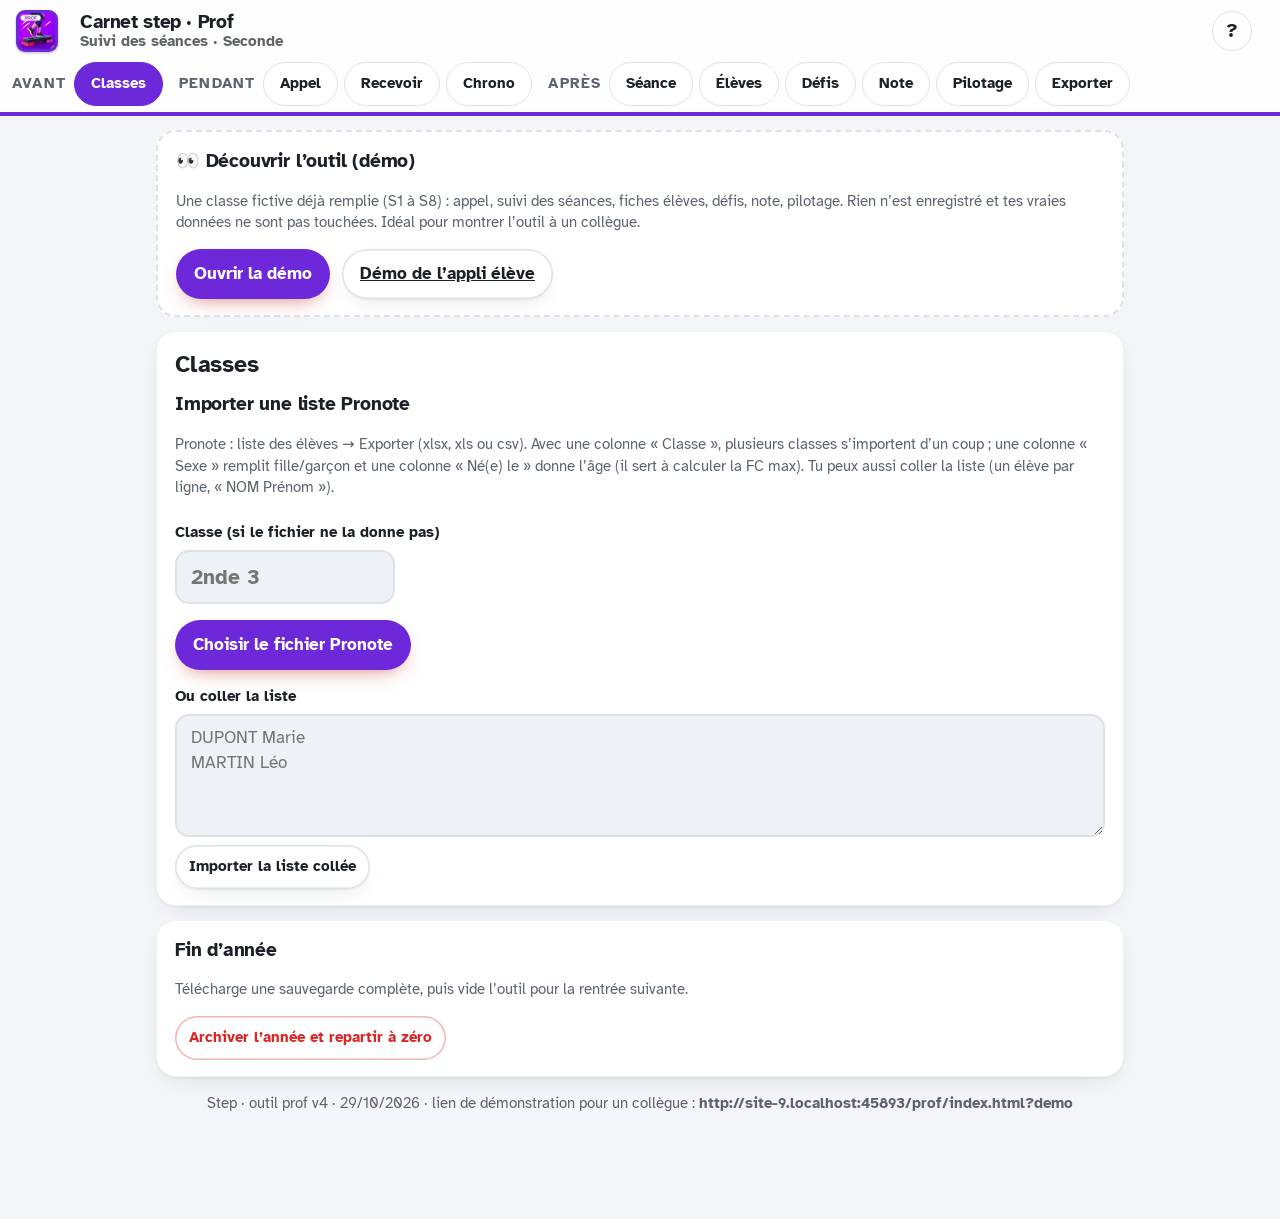
==== commit f8565499: "Mise à jour commune (eps-maj.js) : vérification d'une nouvelle version à chaque ouverture et bandeau" ====
--- a/prof/index.html
+++ b/prof/index.html
@@ -69,5 +69,6 @@
 <script src="prof-demo.js"></script>
 <script src="aide.js"></script>
 <script src="../eps-aide.js"></script>
+<script src="../eps-maj.js" data-bandeau="non"></script>
 </body>
 </html>
--- a/prof/style.css
+++ b/prof/style.css
@@ -383,3 +383,21 @@
 .defibox{background:#fff7ed;border:1px solid #fed7aa;border-radius:14px;padding:8px 12px;margin:10px 0}
 .badge{display:inline-block;background:#fef3c7;border-radius:999px;padding:2px 8px;margin:2px 2px;font-weight:700;font-size:max(13px,var(--fs-min,15px))}
 :root[data-theme="dark"] .anl,:root[data-theme="dark"] .defibox{background:#3a1d12;border-color:#7c2d12}:root[data-theme="dark"] .badge{background:#422006}
+
+/* Élèves : vue compacte, une ligne par élève (signes et ★ sur la même ligne que le score) */
+table.pt.compact td,table.pt.compact th{padding-top:3px;padding-bottom:3px}
+table.pt.compact .cell{min-height:38px;white-space:nowrap}
+table.pt.compact .cell i{display:inline;margin-left:3px;font-size:13px}
+table.pt.compact .sig{display:inline!important;margin-right:4px}
+table.pt.compact th,table.pt.compact td{padding-left:5px;padding-right:5px}
+table.pt.compact th.l,table.pt.compact td.small{white-space:nowrap}
+table.pt.compact td.small{font-size:13px}
+table.pt.compact .cell{min-width:0}
+/* iPad en portrait : si le tableau défile, la colonne des noms reste visible */
+table.pt th.l{position:sticky;left:0;z-index:1}
+/* iPad : les onglets tiennent sur une ligne ; « Avant / Pendant / Après » deviennent un simple séparateur */
+@media (max-width:1180px){
+  nav.otop .og{font-size:0;padding:0;margin:0 4px;width:1px;align-self:stretch;background:var(--line,#dde2e8)}
+  nav.otop button{padding-left:12px;padding-right:12px}
+}
+@media (max-width:900px){nav.otop{gap:4px}nav.otop button{padding-left:9px;padding-right:9px;font-size:14px}}
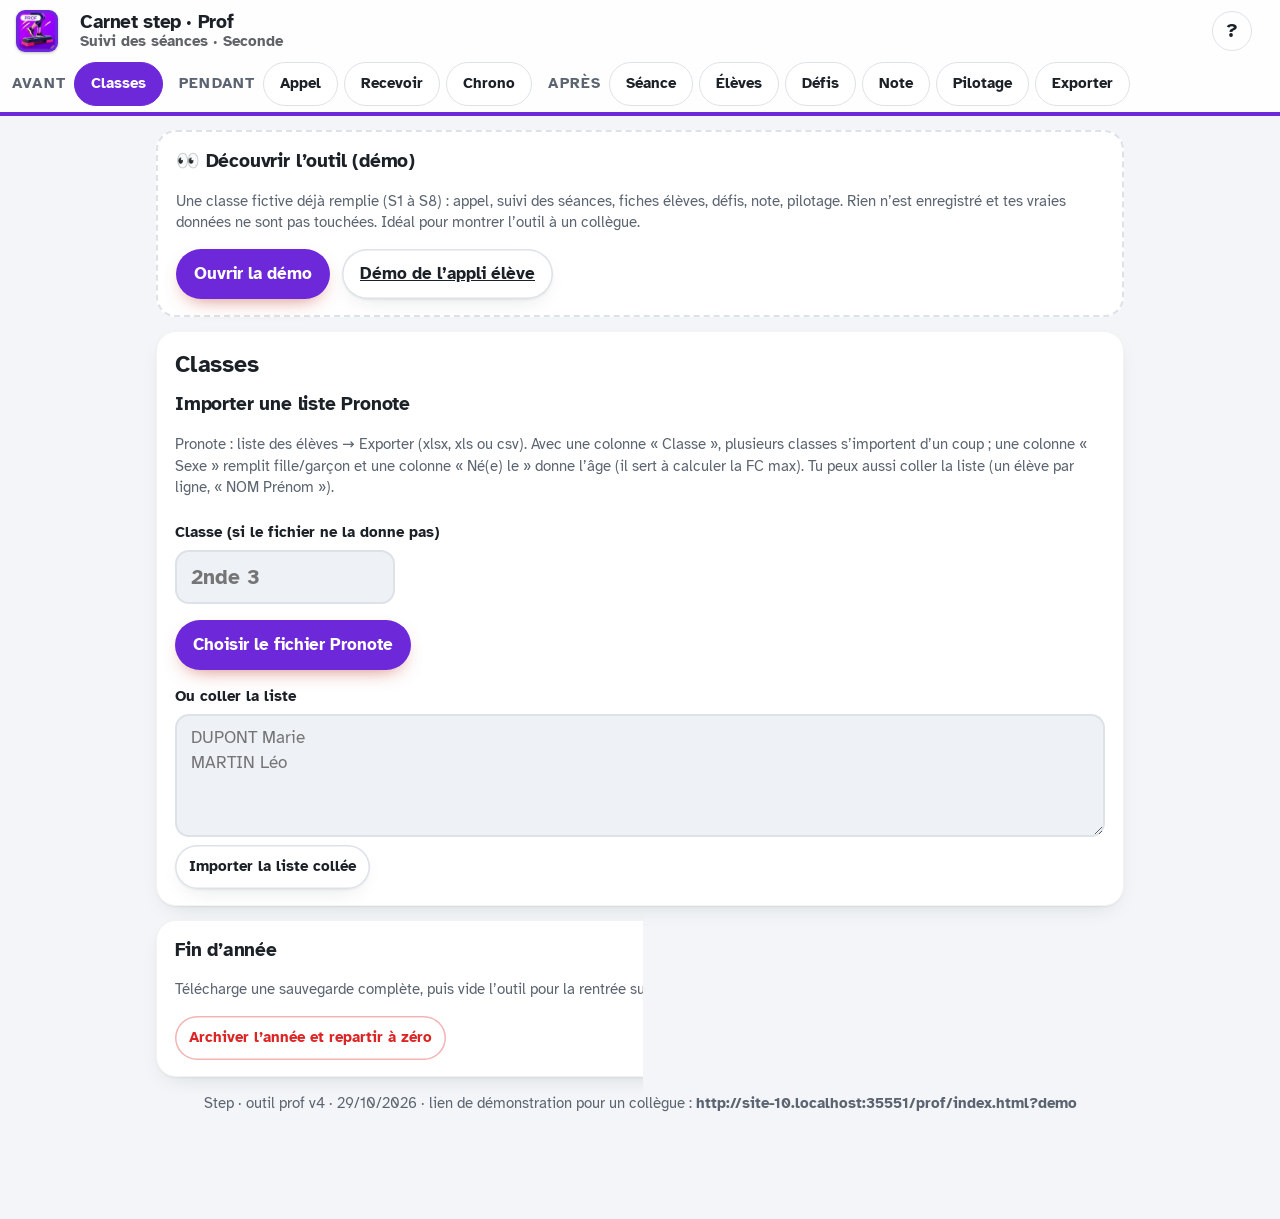
==== commit dd00632d: "Code du cours : la saisie ne s'ouvre qu'en cours Les élèves utilisant leur téléphone, ils pouvaient " ====
--- a/prof/index.html
+++ b/prof/index.html
@@ -55,6 +55,7 @@
 <div id="modal"><div id="modal-body"></div></div>
 <div id="toast" role="status"></div>
 <div id="upd" role="status"></div>
+<script src="../eps-code.js"></script>
 <script src="../donnees.js"></script>
 <script src="../logique.js"></script>
 <script src="../qrcode.js"></script>
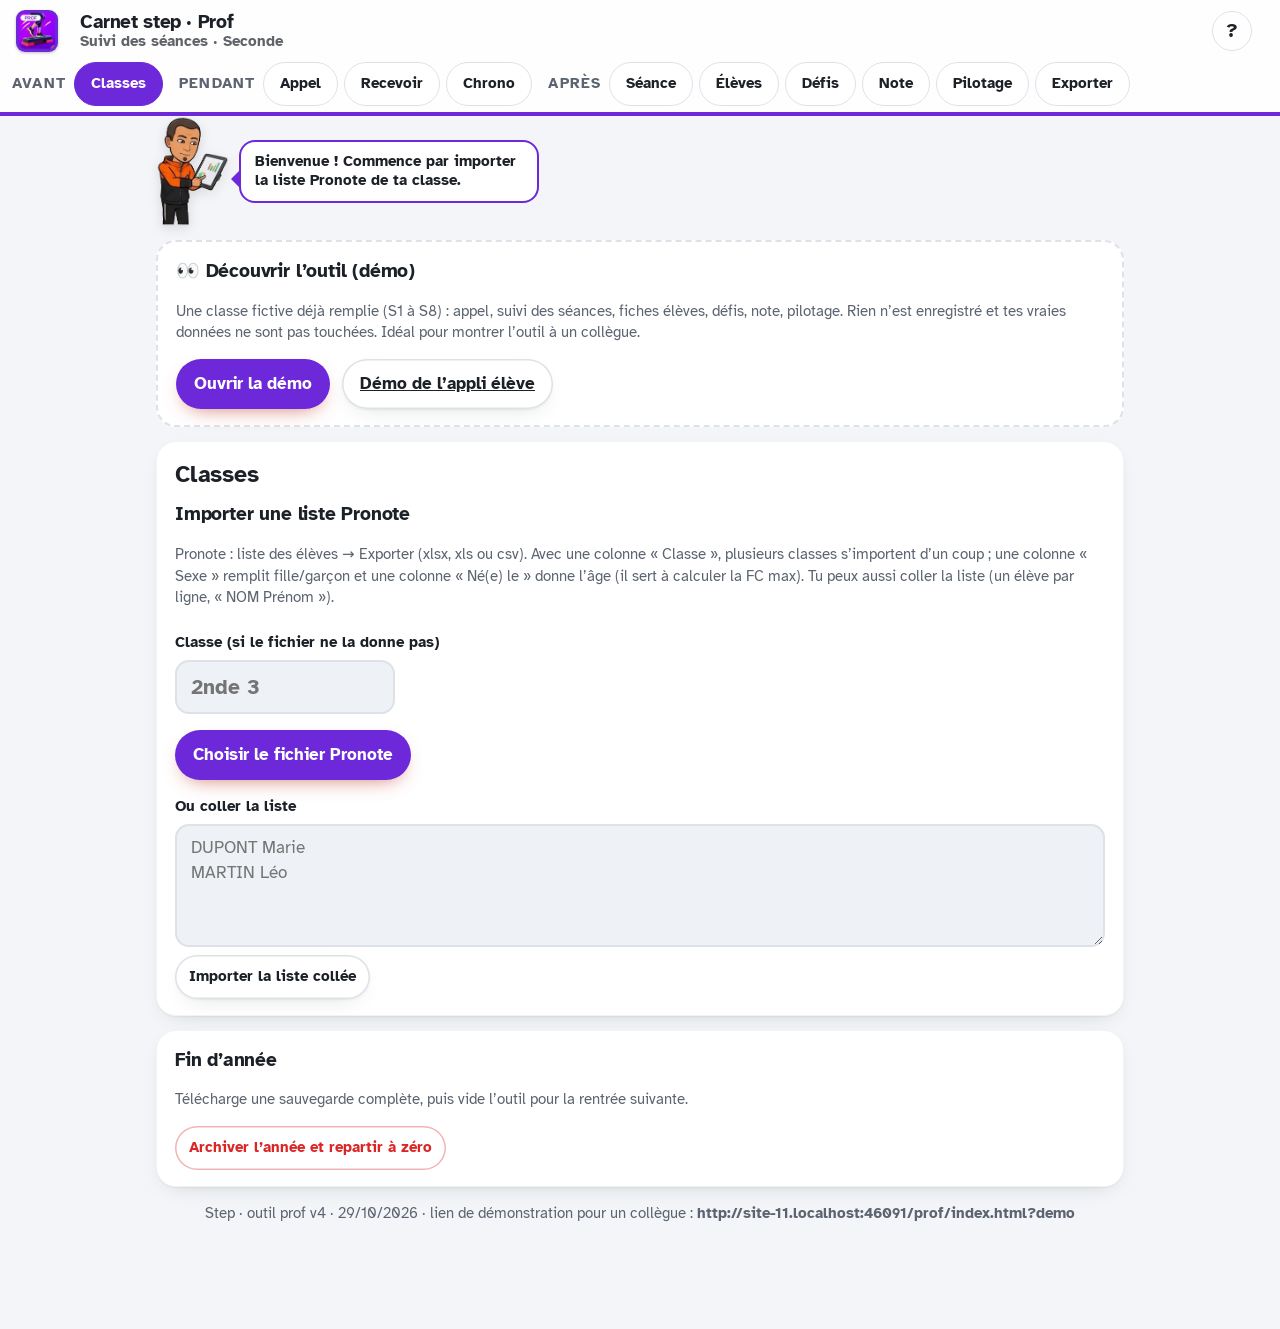
==== commit 6c8b0079: "Outil prof : personnage à l'accueil sans classe et à l'export ; module eps-avatars commun Co-Authore" ====
--- a/prof/index.html
+++ b/prof/index.html
@@ -55,6 +55,7 @@
 <div id="modal"><div id="modal-body"></div></div>
 <div id="toast" role="status"></div>
 <div id="upd" role="status"></div>
+<script src="../eps-avatars.js" data-base="../img/avatars/"></script>
 <script src="../eps-code.js"></script>
 <script src="../donnees.js"></script>
 <script src="../logique.js"></script>
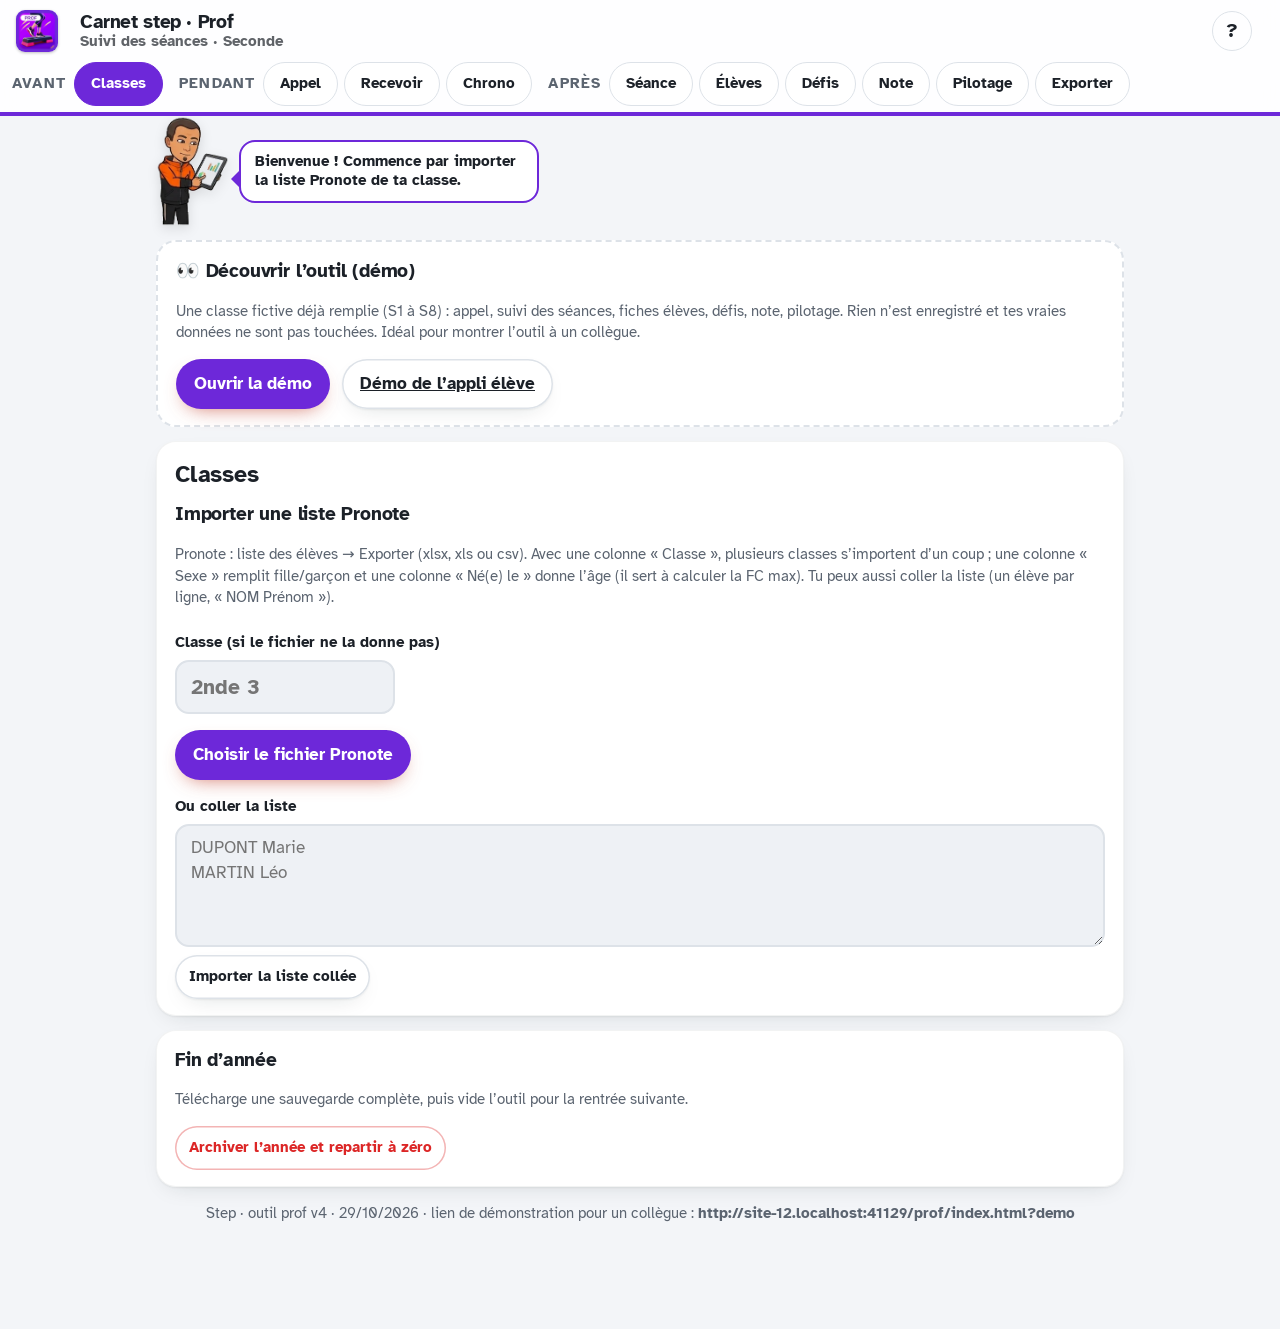
==== commit f30fac02: "Sauvegarde : bandeau et rappel automatiques ; QR du jour (le QR de la classe ouvre la séance sans ta" ====
--- a/prof/index.html
+++ b/prof/index.html
@@ -71,6 +71,8 @@
 <script src="prof-demo.js"></script>
 <script src="aide.js"></script>
 <script src="../eps-aide.js"></script>
+<script src="eps-coffre.js"></script>
+<script src="eps-garde.js"></script>
 <script src="../eps-maj.js" data-bandeau="non"></script>
 </body>
 </html>
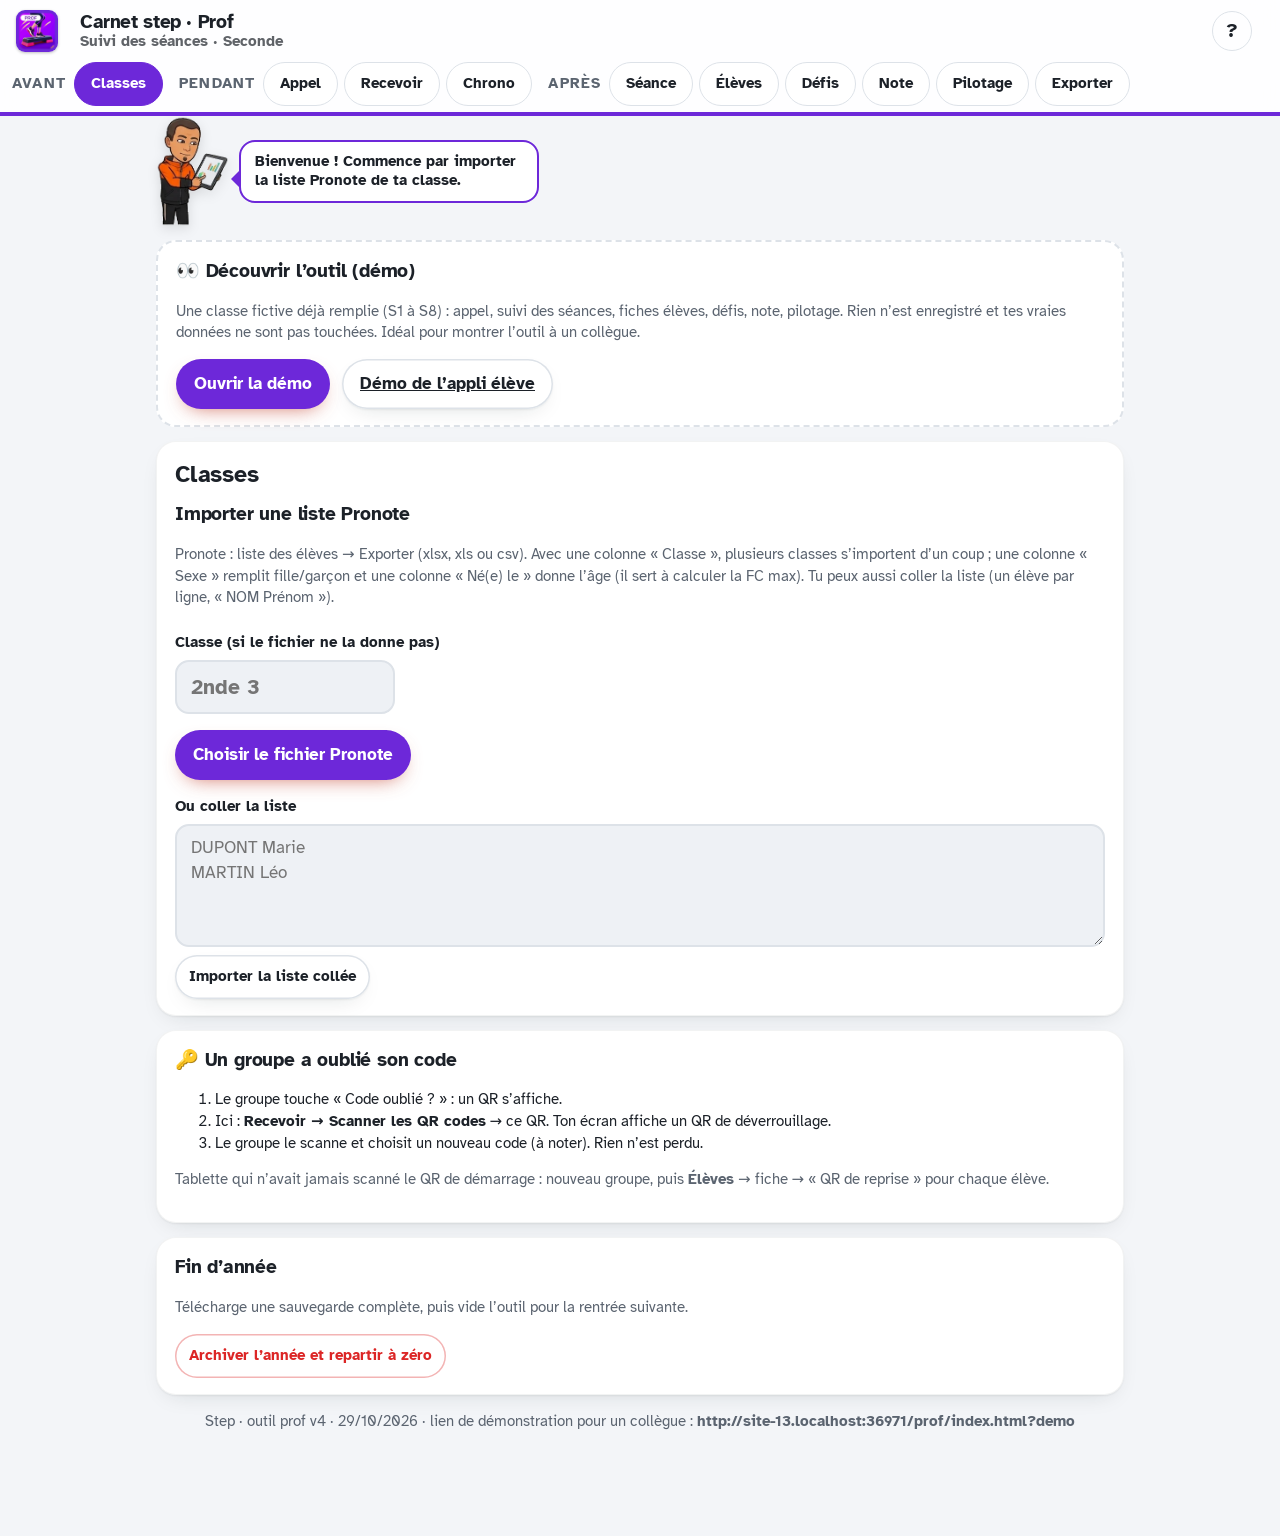
==== commit 9644713a: "v1.1 : barre DÉMO commune (eps-demo.js) à la place du bandeau jaune Co-Authored-By: Claude Opus 5.5 " ====
--- a/prof/index.html
+++ b/prof/index.html
@@ -74,5 +74,6 @@
 <script src="eps-coffre.js"></script>
 <script src="eps-garde.js"></script>
 <script src="../eps-maj.js" data-bandeau="non"></script>
+<script src="../eps-demo.js"></script>
 </body>
 </html>
